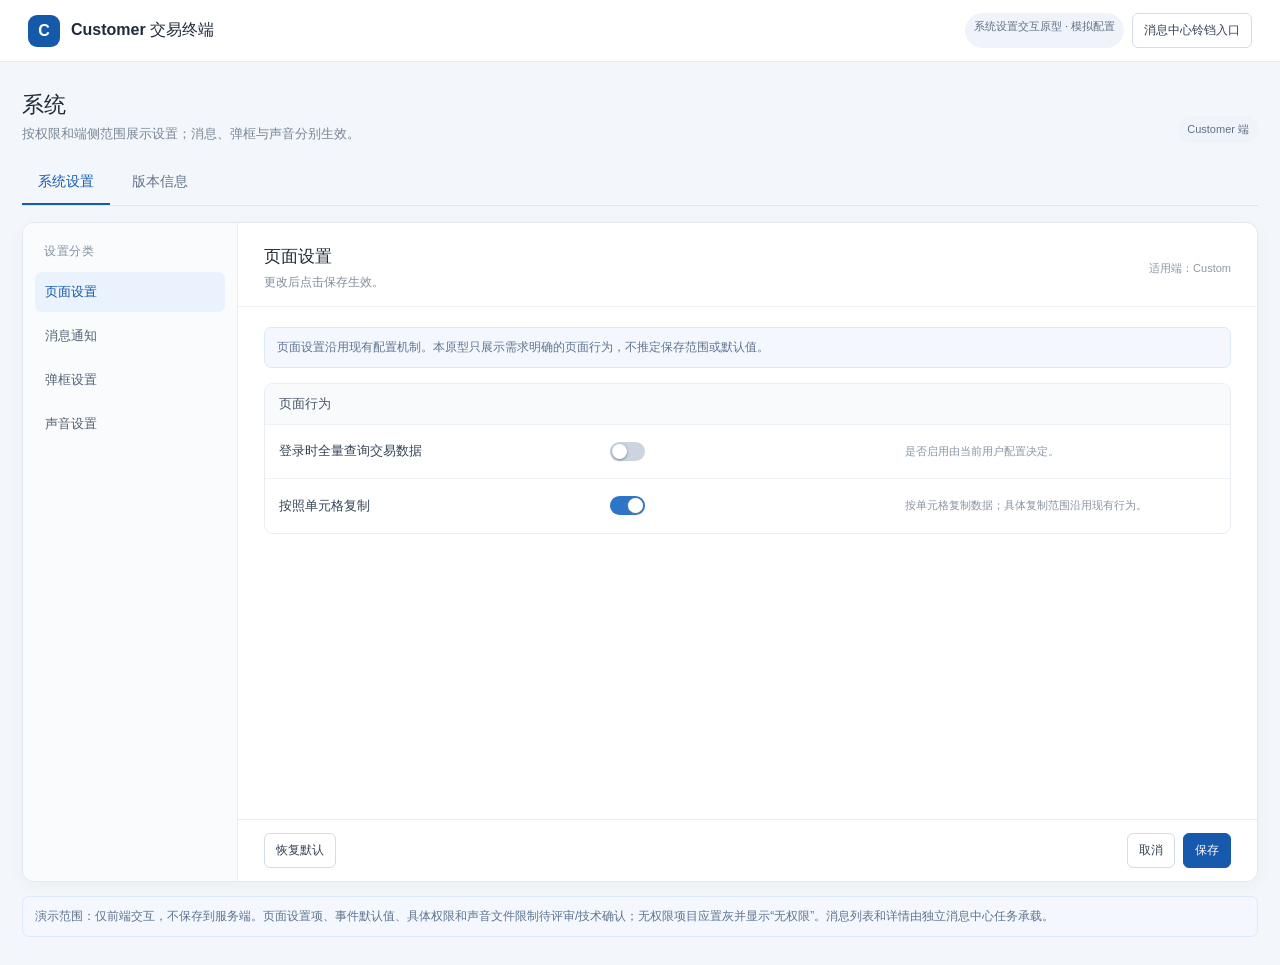
==== prototypes/system-settings-notifications.html @ f534be4f "prototype(system-settings): add settings and sound interaction" ====
<!doctype html>
<html lang="zh-CN">
<head>
  <meta charset="utf-8">
  <meta name="viewport" content="width=device-width, initial-scale=1">
  <title>Customer 系统设置与消息通知原型</title>
  <style>
    :root{font-family:Inter,"Microsoft YaHei",Arial,sans-serif;color:#202b3a;background:#f3f6fa;font-synthesis:none}*{box-sizing:border-box}body{margin:0}.topbar{height:62px;background:#fff;border-bottom:1px solid #e4eaf1;display:flex;align-items:center;justify-content:space-between;padding:0 28px}.brand{display:flex;gap:11px;align-items:center;font-weight:700}.logo{width:32px;height:32px;background:#1559aa;border-radius:9px;color:white;display:grid;place-items:center}.badge{font-size:11px;background:#f0f4fa;color:#617087;border-radius:99px;padding:6px 9px}.layout{max-width:1280px;margin:28px auto;padding:0 22px}.page-head{display:flex;align-items:end;justify-content:space-between;margin:0 0 18px}.page-head h1{font-size:22px;margin:0 0 5px}.page-head p{font-size:13px;color:#7b8797;margin:0}.primary-tabs{display:flex;gap:6px;border-bottom:1px solid #dfe6ef;margin-bottom:16px}.primary-tabs button{border:0;background:transparent;color:#65748a;padding:12px 16px;font-size:14px;cursor:pointer;border-bottom:2px solid transparent}.primary-tabs button.active{color:#175bad;font-weight:700;border-color:#175bad}.settings-shell{min-height:660px;background:#fff;border:1px solid #e3e9f0;border-radius:12px;display:grid;grid-template-columns:215px 1fr;overflow:hidden;box-shadow:0 5px 18px rgba(22,38,66,.035)}.sidenav{background:#fafbfd;border-right:1px solid #e7ecf2;padding:20px 12px}.sidenav h2{font-size:12px;color:#8692a3;letter-spacing:.05em;margin:0 9px 10px}.section-btn{width:100%;text-align:left;border:0;background:transparent;color:#526176;border-radius:7px;padding:11px 10px;margin:2px 0;font-size:13px;cursor:pointer}.section-btn.active{background:#eaf2fd;color:#1559aa;font-weight:700}.main{display:flex;flex-direction:column;min-width:0}.main-head{padding:22px 26px 15px;border-bottom:1px solid #eef1f5;display:flex;justify-content:space-between;align-items:center;gap:15px}.main-head h2{font-size:17px;margin:0}.main-head p{font-size:12px;color:#818d9c;margin:6px 0 0}.scroll{flex:1;padding:20px 26px 24px;max-height:590px;overflow:auto}.group{border:1px solid #e8edf3;border-radius:9px;margin:0 0 15px;overflow:hidden}.group-title{margin:0;background:#f9fafc;padding:11px 14px;font-size:13px;color:#455368;border-bottom:1px solid #edf0f4}.setting-row{display:grid;grid-template-columns:minmax(190px,1.1fr) minmax(210px,1fr) minmax(180px,1.1fr);gap:16px;align-items:center;min-height:54px;padding:10px 14px;border-bottom:1px solid #eff2f6}.setting-row:last-child{border-bottom:0}.setting-name{font-size:13px;color:#344256}.setting-help{font-size:11px;color:#8994a3;line-height:1.5}.control{display:flex;align-items:center;gap:9px}.toggle{appearance:none;width:35px;height:19px;border-radius:12px;background:#ccd4df;position:relative;cursor:pointer;flex:none;transition:.15s}.toggle:before{content:"";position:absolute;width:15px;height:15px;top:2px;left:2px;border-radius:50%;background:#fff;box-shadow:0 1px 3px #718096;transition:.15s}.toggle:checked{background:#2c75c9}.toggle:checked:before{left:18px}.toggle:disabled,select:disabled,button:disabled{opacity:.48;cursor:not-allowed}.select{height:34px;border:1px solid #d7dfe9;border-radius:6px;background:#fff;padding:0 9px;color:#344256;font-size:12px;min-width:170px}.small-btn,.btn{border:1px solid #d4dce7;background:#fff;border-radius:6px;color:#344256;padding:8px 11px;font-size:12px;cursor:pointer}.btn.primary{background:#1759ad;color:#fff;border-color:#1759ad}.btn.ghost{background:#fff}.btn:hover,.small-btn:hover{filter:brightness(.97)}.footbar{position:sticky;bottom:0;background:#fff;border-top:1px solid #e8edf3;padding:13px 26px;display:flex;align-items:center;gap:8px}.spacer{flex:1}.notice,.tip{font-size:12px;line-height:1.55;color:#5e7290;background:#f4f8fe;border:1px solid #dce9fb;border-radius:7px;padding:10px 12px;margin:0 0 15px}.tip{color:#7b6a3d;background:#fffaf0;border-color:#f0e5c7}.sound-actions{display:flex;gap:8px;align-items:center}.sound-library{display:flex;flex-wrap:wrap;gap:7px;margin-top:8px}.sound-chip{font-size:11px;border-radius:99px;background:#f0f4f9;padding:6px 9px;color:#53637a}.version-card{border:1px solid #e7edf3;border-radius:9px;padding:17px;margin-bottom:12px}.version-card h3{font-size:14px;margin:0 0 10px}.version-card p{font-size:13px;color:#67758a;line-height:1.7;margin:0}.right-actions{display:flex;gap:8px}.hidden{display:none!important}.toast{position:fixed;left:50%;bottom:26px;transform:translateX(-50%);padding:10px 16px;background:#172538;color:#fff;font-size:13px;border-radius:7px;opacity:0;transition:.18s;pointer-events:none}.toast.show{opacity:1}.upload-label{cursor:pointer}.pending{font-size:10px;color:#906a18;background:#fff4d9;padding:4px 7px;border-radius:99px;margin-left:6px}.disabled-label{color:#9aa4b1}.side-title{font-size:11px;color:#8b97a7;margin-left:8px}.@media(max-width:850px){.layout{padding:0 10px;margin:14px auto}.settings-shell{grid-template-columns:1fr}.sidenav{display:flex;overflow:auto;border-right:0;border-bottom:1px solid #e7ecf2;padding:8px}.sidenav h2{display:none}.section-btn{width:auto;white-space:nowrap}.setting-row{grid-template-columns:1fr;gap:8px}.scroll{padding:14px;max-height:none}.main-head,.footbar{padding-left:14px;padding-right:14px}.page-head{align-items:start;gap:10px;flex-direction:column}}
  </style>
</head>
<body data-side="Custom">
  <header class="topbar"><div class="brand"><span class="logo">C</span><span>Customer 交易终端</span></div><div class="right-actions"><span class="badge">系统设置交互原型 · 模拟配置</span><button class="btn" id="openMessages" type="button">消息中心铃铛入口</button></div></header>
  <main class="layout">
    <div class="page-head"><div><h1>系统</h1><p>按权限和端侧范围展示设置；消息、弹框与声音分别生效。</p></div><span class="badge">Customer 端</span></div>
    <nav class="primary-tabs"><button class="active" data-primary="settings">系统设置</button><button data-primary="version">版本信息</button></nav>
    <section class="settings-shell" id="settingsShell">
      <aside class="sidenav"><h2>设置分类</h2><div id="sectionNav"></div></aside>
      <div class="main"><header class="main-head"><div><h2 id="sectionTitle"></h2><p id="sectionSub"></p></div><span class="side-title" id="sideLabel"></span></header><div class="scroll" id="settingsBody"></div><footer class="footbar"><button class="btn ghost" id="restoreDefaults">恢复默认</button><span class="spacer"></span><button class="btn ghost" id="cancelSettings">取消</button><button class="btn primary" id="saveSettings">保存</button></footer></div>
    </section>
    <section class="settings-shell hidden" id="versionShell"><div class="main" style="grid-column:1/-1"><header class="main-head"><div><h2>版本信息</h2><p>版本号与免责声明沿用当前客户端展示内容。</p></div></header><div class="scroll"><div class="version-card"><h3>当前版本</h3><p>由现有客户端读取并展示。本原型不填入未经确认的版本号。</p></div><div class="version-card"><h3>免责声明</h3><p>免责声明正文沿用现有产品文本；本需求不改写免责声明内容。</p></div></div></div></section>
    <p class="notice" style="margin-top:14px">演示范围：仅前端交互，不保存到服务端。页面设置项、事件默认值、具体权限和声音文件限制待评审/技术确认；无权限项目应置灰并显示“无权限”。消息列表和详情由独立消息中心任务承载。</p>
  </main>
  <div class="toast" id="toast" role="status"></div>
  <script>
    const side=document.body.dataset.side;
    const sections=[{id:"page",name:"页面设置"},{id:"notification",name:"消息通知"},{id:"dialogs",name:"弹框设置"},{id:"sounds",name:"声音设置"}];
    const dialogEvents={Custom:["单笔成交","未完全委托","撤单失败"],Trader:["手工单成交价格校验","HT订单确认","手工单确认撤单","HT改单确认","单笔成交","未完全委托","待审批订单","子单拒单","撤单失败","触发风控线"]};
    const defaultSettings={page:{queryAllOnLogin:false,copyByCell:true},notification:{enabled:true,order:{submit:true,cancel:true,amend:true,parentReject:true,childReject:true,execution:true,activation:true,approval:true},market:{cn:true,hk:true,us:true},risk:{existing:true},system:{loginSuccess:false,newDevice:false}},dialogs:{enabled:true,items:{}},sounds:{enabled:true,items:{orderSuccess:{enabled:true,file:"默认提示音"},orderExecution:{enabled:true,file:"清脆提示音"},cancelSuccess:{enabled:false,file:"柔和提示音"}}}};
    dialogEvents[side].forEach((_,i)=>defaultSettings.dialogs.items[`event${i}`]=i<2);
    const clone=value=>JSON.parse(JSON.stringify(value));let saved=clone(defaultSettings);let draft=clone(saved);let section="page";let primary="settings";let uploaded=[];let toastTimer;
    const builtins=["默认提示音","清脆提示音","柔和提示音","强提醒音"];
    const soundEvents=[["orderSuccess","下单成功声音"],["orderExecution","订单成交声音"],["cancelSuccess","撤单成功声音"]];
    const get=(path)=>path.split(".").reduce((obj,key)=>obj?.[key],draft);
    const set=(path,value)=>{const parts=path.split(".");const key=parts.pop();const target=parts.reduce((obj,name)=>obj[name],draft);target[key]=value;};
    const escapeHtml=value=>String(value).replace(/[&<>"']/g,ch=>({"&":"&amp;","<":"&lt;",">":"&gt;",'"':"&quot;","'":"&#39;"}[ch]));
    const options=()=>[...builtins,...uploaded.map(file=>file.name)];
    function toast(message){const el=document.querySelector("#toast");el.textContent=message;el.classList.add("show");clearTimeout(toastTimer);toastTimer=setTimeout(()=>el.classList.remove("show"),2400);}
    function toggleRow(label,path,help="",disabled=false,badge=""){return `<div class="setting-row"><div class="setting-name ${disabled?"disabled-label":""}">${label}${badge}</div><div class="control"><input class="toggle" type="checkbox" data-setting="${path}" ${get(path)?"checked":""} ${disabled?"disabled":""}><span class="small-label">${disabled?"待确认":""}</span></div><div class="setting-help">${help}</div></div>`;}
    function group(title,body){return `<section class="group"><h3 class="group-title">${title}</h3>${body}</section>`;}
    function channelIntro(text){return `<div class="notice">${text}</div>`;}
    function renderPage(){return `${channelIntro("页面设置沿用现有配置机制。本原型只展示需求明确的页面行为，不推定保存范围或默认值。")}${group("页面行为",toggleRow("登录时全量查询交易数据","page.queryAllOnLogin","是否启用由当前用户配置决定。")+toggleRow("按照单元格复制","page.copyByCell","按单元格复制数据；具体复制范围沿用现有行为。"))}`;}
    function renderNotifications(){const disabled=!draft.notification.enabled;const order=toggleRow("下单通知","notification.order.submit","沿用现有订单消息矩阵。",disabled)+toggleRow("撤单通知","notification.order.cancel","沿用现有订单消息矩阵。",disabled)+toggleRow("改单通知","notification.order.amend","沿用现有订单消息矩阵。",disabled)+toggleRow("母单拒单","notification.order.parentReject","消息需标识母单层级及可用关联信息。",disabled)+toggleRow("子单拒单","notification.order.childReject","消息需标识子单层级及可用母子单关联信息。",disabled)+toggleRow("成交通知","notification.order.execution","沿用现有订单消息矩阵。",disabled)+toggleRow("激活通知","notification.order.activation","沿用现有订单消息矩阵。",disabled)+toggleRow("审批通知","notification.order.approval","沿用现有订单消息矩阵。",disabled);const market=toggleRow("沪深休市","notification.market.cn","市场事件归入市场通知。",disabled)+toggleRow("港股休市","notification.market.hk","市场事件归入市场通知。",disabled)+toggleRow("美股休市","notification.market.us","市场事件归入市场通知。",disabled);const risk=toggleRow("现有风控事件","notification.risk.existing","按既有风控事件矩阵，不在本需求中新增事件。",disabled);const system=toggleRow("登录成功","notification.system.loginSuccess","系统通知范围待评审确认。",true,'<span class="pending">范围待评审</span>')+toggleRow("新设备登录","notification.system.newDevice","系统通知范围待评审确认。",true,'<span class="pending">范围待评审</span>');return `${channelIntro("消息通知总开关只控制消息是否生成并进入标题栏铃铛，不改变弹框或声音渠道。关闭后事件原值保留。")}${group("消息通知总开关",toggleRow("消息通知","notification.enabled","控制消息记录生成及消息中心入口。"))}${group("订单通知",order)}${group("市场通知",market)}${group("风控通知",risk)}${group("系统通知",system)}`;}
    function renderDialogs(){const disabled=!draft.dialogs.enabled;const rows=dialogEvents[side].map((name,i)=>toggleRow(name,`dialogs.items.event${i}`,"弹框渠道独立生效，不受消息/声音开关影响。",disabled)).join("");return `${channelIntro(`${side}端按适用范围显示弹框事件。关闭弹框总开关仅置灰子项并保留原值。`)}${group("弹框渠道",toggleRow("弹框总开关","dialogs.enabled","只控制弹框提醒。"))}${group(`${side}端弹框事件`,rows)}`;}
    function soundRow(key,label){const item=draft.sounds.items[key],disabled=!draft.sounds.enabled||!item.enabled;const opts=options().map(name=>`<option value="${escapeHtml(name)}" ${name===item.file?"selected":""}>${escapeHtml(name)}</option>`).join("");return `<div class="setting-row"><div class="setting-name">${label}</div><div class="control"><input class="toggle" type="checkbox" data-setting="sounds.items.${key}.enabled" ${item.enabled?"checked":""} ${!draft.sounds.enabled?"disabled":""}><select class="select" data-sound-file="${key}" ${disabled?"disabled":""}>${opts}</select><button class="small-btn" type="button" data-event-preview="${key}" ${disabled?"disabled":""}>试听</button></div><div class="setting-help">事件开关、声音文件和试听单独设置。</div></div>`;}
    function renderSounds(){
      const disabled=!draft.sounds.enabled;
      const list=uploaded.length?`<div class="sound-library">${uploaded.map(file=>`<span class="sound-chip">${escapeHtml(file.name)}</span>`).join("")}</div>`:`<div class="sound-library"><span class="sound-chip">当前无自定义声音</span></div>`;
      const rows=soundEvents.map(([key,label])=>soundRow(key,label)).join("");
      const uploadRow=`<div class="setting-row"><div class="setting-name">统一上传声音文件</div><div class="control sound-actions"><label class="small-btn upload-label" for="soundUpload">选择本地声音</label><input id="soundUpload" type="file" accept="audio/*" hidden ${disabled?"disabled":""}><span class="setting-help">校验规则待确认；原型仅在本页暂存。</span></div><div></div></div>`;
      const libraryRow=`<div class="setting-row" style="grid-template-columns:1fr"><div><div class="setting-name">可选声音</div>${list}</div></div>`;
      const previewRow=`<div class="setting-row"><div class="setting-name">试听声音</div><div class="control"><select class="select" id="previewSound">${options().map(name=>`<option>${escapeHtml(name)}</option>`).join("")}</select><button class="btn primary" id="playPreview" type="button">▶ 试听</button></div><div class="setting-help">试听不触发业务提醒，不改变事件当前绑定；是否受声音总开关控制待确认。</div></div>`;
      return `${channelIntro("声音渠道独立生效。文件格式、大小/时长限制、保存位置、适用范围及跨设备规则待技术确认；本原型不上传到服务器。")}${group("声音渠道",toggleRow("声音总开关","sounds.enabled","关闭后事件子项置灰且保留原值。"))}${group("声音事件配置",rows+uploadRow+libraryRow)}${group("独立声音试听",previewRow)}`;
    }
    function renderBody(){
      document.querySelector("#sectionTitle").textContent=sections.find(x=>x.id===section).name;
      document.querySelector("#sectionSub").textContent=section==="notification"?"只控制进入消息中心的记录。":section==="sounds"?"事件绑定与独立试听分别操作。":"更改后点击保存生效。";
      const nav=document.querySelector("#sectionNav");
      nav.innerHTML=sections.map(x=>`<button type="button" class="section-btn ${section===x.id?"active":""}" data-section="${x.id}">${x.name}</button>`).join("");
      nav.querySelectorAll("[data-section]").forEach(btn=>btn.addEventListener("click",()=>{section=btn.dataset.section;renderBody();}));
      const body=document.querySelector("#settingsBody");
      body.innerHTML=section==="page"?renderPage():section==="notification"?renderNotifications():section==="dialogs"?renderDialogs():renderSounds();
      body.querySelectorAll("[data-setting]").forEach(input=>input.addEventListener("change",()=>{set(input.dataset.setting,input.checked);renderBody();}));
      body.querySelectorAll("[data-sound-file]").forEach(select=>select.addEventListener("change",()=>{draft.sounds.items[select.dataset.soundFile].file=select.value;renderBody();}));
      body.querySelectorAll("[data-event-preview]").forEach(btn=>btn.addEventListener("click",()=>playSound(draft.sounds.items[btn.dataset.eventPreview].file)));
      body.querySelector("#soundUpload")?.addEventListener("change",event=>{const files=[...event.target.files];if(!files.length)return;const invalid=files.find(file=>!file.type.startsWith("audio/"));if(invalid){toast("文件不是浏览器可识别的音频类型；正式格式规则待确认。");event.target.value="";return;}for(const file of files){if(!uploaded.some(item=>item.name===file.name))uploaded.push({name:file.name,url:URL.createObjectURL(file)});}renderBody();toast("声音文件已加入本页演示列表；尚未上传到服务器。");});
      body.querySelector("#playPreview")?.addEventListener("click",()=>playSound(body.querySelector("#previewSound").value));
    }
    function playSound(name){const file=uploaded.find(item=>item.name===name);if(file){const audio=new Audio(file.url);audio.play().then(()=>toast(`正在试听：${name}`)).catch(()=>toast("声音文件无法播放，请检查文件后重试。"));return;}try{const Ctx=window.AudioContext||window.webkitAudioContext;if(!Ctx){toast(`试听占位：${name}（当前浏览器不支持音频预览）`);return;}const ctx=new Ctx(),osc=ctx.createOscillator(),gain=ctx.createGain();osc.frequency.value=name==="强提醒音"?880:name==="柔和提示音"?440:name==="清脆提示音"?660:550;gain.gain.value=.08;osc.connect(gain);gain.connect(ctx.destination);osc.start();osc.stop(ctx.currentTime+.22);osc.onended=()=>ctx.close();toast(`正在试听内置音占位：${name}`);}catch{toast("声音预览不可用，请检查浏览器音频权限。");}}
    function render(){document.querySelector("#sideLabel").textContent=`适用端：${side}`;document.querySelector("#settingsShell").classList.toggle("hidden",primary!=="settings");document.querySelector("#versionShell").classList.toggle("hidden",primary!=="version");document.querySelector("#settingsShell .sidenav").classList.toggle("hidden",primary!=="settings");document.querySelectorAll("[data-primary]").forEach(btn=>btn.classList.toggle("active",btn.dataset.primary===primary));if(primary==="settings")renderBody();}
    document.querySelectorAll("[data-primary]").forEach(btn=>btn.addEventListener("click",()=>{primary=btn.dataset.primary;render();}));
    document.querySelector("#restoreDefaults").addEventListener("click",()=>{draft=clone(defaultSettings);renderBody();toast("已恢复为演示默认值；点击保存后才应用。");});
    document.querySelector("#cancelSettings").addEventListener("click",()=>{draft=clone(saved);renderBody();toast("已放弃未保存修改。");});
    document.querySelector("#saveSettings").addEventListener("click",()=>{saved=clone(draft);renderBody();toast("设置已保存（仅当前原型内存状态）。");});
    document.querySelector("#openMessages").addEventListener("click",()=>toast("消息中心由独立任务原型承载；当前基准未集成此入口。"));
    render();
  </script>
</body>
</html>
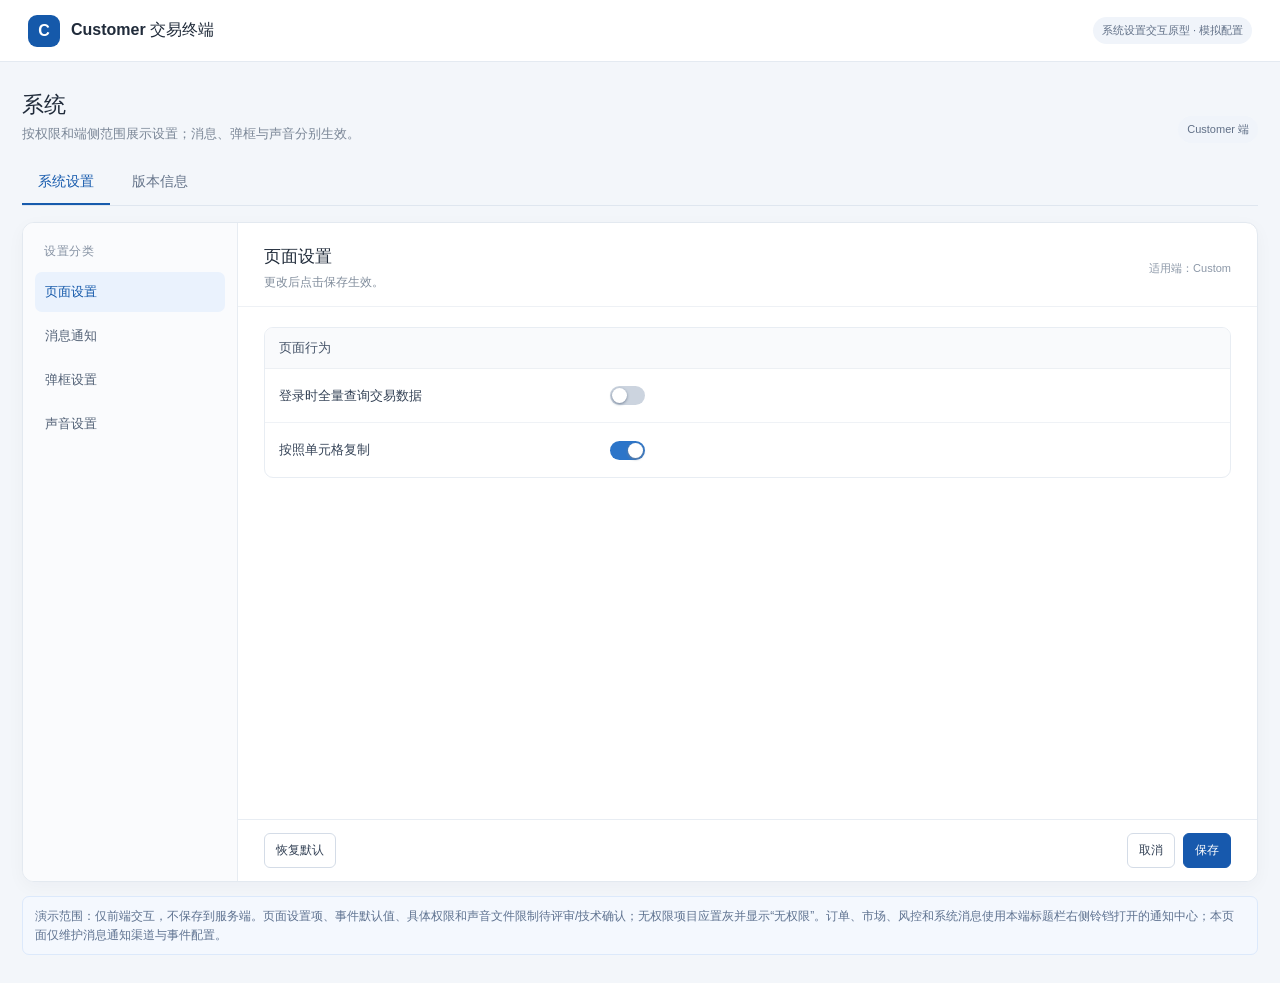
==== commit 78aeb805: "Integrate custom workbench prototype and futures ticket settings" ====
--- a/prototypes/system-settings-notifications.html
+++ b/prototypes/system-settings-notifications.html
@@ -6,10 +6,12 @@
   <title>Customer 系统设置与消息通知原型</title>
   <style>
     :root{font-family:Inter,"Microsoft YaHei",Arial,sans-serif;color:#202b3a;background:#f3f6fa;font-synthesis:none}*{box-sizing:border-box}body{margin:0}.topbar{height:62px;background:#fff;border-bottom:1px solid #e4eaf1;display:flex;align-items:center;justify-content:space-between;padding:0 28px}.brand{display:flex;gap:11px;align-items:center;font-weight:700}.logo{width:32px;height:32px;background:#1559aa;border-radius:9px;color:white;display:grid;place-items:center}.badge{font-size:11px;background:#f0f4fa;color:#617087;border-radius:99px;padding:6px 9px}.layout{max-width:1280px;margin:28px auto;padding:0 22px}.page-head{display:flex;align-items:end;justify-content:space-between;margin:0 0 18px}.page-head h1{font-size:22px;margin:0 0 5px}.page-head p{font-size:13px;color:#7b8797;margin:0}.primary-tabs{display:flex;gap:6px;border-bottom:1px solid #dfe6ef;margin-bottom:16px}.primary-tabs button{border:0;background:transparent;color:#65748a;padding:12px 16px;font-size:14px;cursor:pointer;border-bottom:2px solid transparent}.primary-tabs button.active{color:#175bad;font-weight:700;border-color:#175bad}.settings-shell{min-height:660px;background:#fff;border:1px solid #e3e9f0;border-radius:12px;display:grid;grid-template-columns:215px 1fr;overflow:hidden;box-shadow:0 5px 18px rgba(22,38,66,.035)}.sidenav{background:#fafbfd;border-right:1px solid #e7ecf2;padding:20px 12px}.sidenav h2{font-size:12px;color:#8692a3;letter-spacing:.05em;margin:0 9px 10px}.section-btn{width:100%;text-align:left;border:0;background:transparent;color:#526176;border-radius:7px;padding:11px 10px;margin:2px 0;font-size:13px;cursor:pointer}.section-btn.active{background:#eaf2fd;color:#1559aa;font-weight:700}.main{display:flex;flex-direction:column;min-width:0}.main-head{padding:22px 26px 15px;border-bottom:1px solid #eef1f5;display:flex;justify-content:space-between;align-items:center;gap:15px}.main-head h2{font-size:17px;margin:0}.main-head p{font-size:12px;color:#818d9c;margin:6px 0 0}.scroll{flex:1;padding:20px 26px 24px;max-height:590px;overflow:auto}.group{border:1px solid #e8edf3;border-radius:9px;margin:0 0 15px;overflow:hidden}.group-title{margin:0;background:#f9fafc;padding:11px 14px;font-size:13px;color:#455368;border-bottom:1px solid #edf0f4}.setting-row{display:grid;grid-template-columns:minmax(190px,1.1fr) minmax(210px,1fr) minmax(180px,1.1fr);gap:16px;align-items:center;min-height:54px;padding:10px 14px;border-bottom:1px solid #eff2f6}.setting-row:last-child{border-bottom:0}.setting-name{font-size:13px;color:#344256}.setting-help{font-size:11px;color:#8994a3;line-height:1.5}.control{display:flex;align-items:center;gap:9px}.toggle{appearance:none;width:35px;height:19px;border-radius:12px;background:#ccd4df;position:relative;cursor:pointer;flex:none;transition:.15s}.toggle:before{content:"";position:absolute;width:15px;height:15px;top:2px;left:2px;border-radius:50%;background:#fff;box-shadow:0 1px 3px #718096;transition:.15s}.toggle:checked{background:#2c75c9}.toggle:checked:before{left:18px}.toggle:disabled,select:disabled,button:disabled{opacity:.48;cursor:not-allowed}.select{height:34px;border:1px solid #d7dfe9;border-radius:6px;background:#fff;padding:0 9px;color:#344256;font-size:12px;min-width:170px}.small-btn,.btn{border:1px solid #d4dce7;background:#fff;border-radius:6px;color:#344256;padding:8px 11px;font-size:12px;cursor:pointer}.btn.primary{background:#1759ad;color:#fff;border-color:#1759ad}.btn.ghost{background:#fff}.btn:hover,.small-btn:hover{filter:brightness(.97)}.footbar{position:sticky;bottom:0;background:#fff;border-top:1px solid #e8edf3;padding:13px 26px;display:flex;align-items:center;gap:8px}.spacer{flex:1}.notice,.tip{font-size:12px;line-height:1.55;color:#5e7290;background:#f4f8fe;border:1px solid #dce9fb;border-radius:7px;padding:10px 12px;margin:0 0 15px}.tip{color:#7b6a3d;background:#fffaf0;border-color:#f0e5c7}.sound-actions{display:flex;gap:8px;align-items:center}.sound-library{display:flex;flex-wrap:wrap;gap:7px;margin-top:8px}.sound-chip{font-size:11px;border-radius:99px;background:#f0f4f9;padding:6px 9px;color:#53637a}.version-card{border:1px solid #e7edf3;border-radius:9px;padding:17px;margin-bottom:12px}.version-card h3{font-size:14px;margin:0 0 10px}.version-card p{font-size:13px;color:#67758a;line-height:1.7;margin:0}.right-actions{display:flex;gap:8px}.hidden{display:none!important}.toast{position:fixed;left:50%;bottom:26px;transform:translateX(-50%);padding:10px 16px;background:#172538;color:#fff;font-size:13px;border-radius:7px;opacity:0;transition:.18s;pointer-events:none}.toast.show{opacity:1}.upload-label{cursor:pointer}.pending{font-size:10px;color:#906a18;background:#fff4d9;padding:4px 7px;border-radius:99px;margin-left:6px}.disabled-label{color:#9aa4b1}.side-title{font-size:11px;color:#8b97a7;margin-left:8px}.@media(max-width:850px){.layout{padding:0 10px;margin:14px auto}.settings-shell{grid-template-columns:1fr}.sidenav{display:flex;overflow:auto;border-right:0;border-bottom:1px solid #e7ecf2;padding:8px}.sidenav h2{display:none}.section-btn{width:auto;white-space:nowrap}.setting-row{grid-template-columns:1fr;gap:8px}.scroll{padding:14px;max-height:none}.main-head,.footbar{padding-left:14px;padding-right:14px}.page-head{align-items:start;gap:10px;flex-direction:column}}
+  .embedded .topbar,.embedded .page-head,.embedded .layout > .notice{display:none}.embedded .layout{margin:0;padding:8px;max-width:none}.embedded .settings-shell{height:calc(100vh - 68px);min-height:0;grid-template-rows:minmax(0,1fr)}.embedded .main,.embedded .scroll{min-height:0}.embedded .scroll{max-height:none}.embedded .footbar{flex-shrink:0}@media(max-width:850px){.embedded .settings-shell{grid-template-rows:auto minmax(0,1fr)}}
+  .sound-entry{display:inline-flex;align-items:center;gap:8px;max-width:100%;padding:4px 8px;border:1px solid #e0e6ed;border-radius:6px;background:#f8fafc}.sound-entry .sound-chip{overflow-wrap:anywhere}.sound-entry button{flex:none;border:0;background:none;padding:4px;color:#1759ad;cursor:pointer;font-size:12px}.sound-entry button[data-sound-delete],.sound-editor .danger{color:#a12d36}.sound-editor{width:min(420px,calc(100% - 32px));box-sizing:border-box;border:1px solid #d5dee8;border-radius:8px;padding:20px;color:#202b3a;box-shadow:0 12px 34px #17253833}.sound-editor::backdrop{background:#17253838}.sound-editor h2{font-size:16px;margin:0 0 12px}.sound-editor p{font-size:13px;line-height:1.6;overflow-wrap:anywhere}.sound-editor input{box-sizing:border-box;width:100%;padding:8px;border:1px solid #bfcbd8;border-radius:4px}.sound-editor-error{color:#a12d36}.sound-editor-actions{display:flex;justify-content:flex-end;gap:8px;margin-top:16px}
   </style>
 </head>
 <body data-side="Custom">
-  <header class="topbar"><div class="brand"><span class="logo">C</span><span>Customer 交易终端</span></div><div class="right-actions"><span class="badge">系统设置交互原型 · 模拟配置</span><button class="btn" id="openMessages" type="button">消息中心铃铛入口</button></div></header>
+  <header class="topbar"><div class="brand"><span class="logo">C</span><span>Customer 交易终端</span></div><div class="right-actions"><span class="badge">系统设置交互原型 · 模拟配置</span></div></header>
   <main class="layout">
     <div class="page-head"><div><h1>系统</h1><p>按权限和端侧范围展示设置；消息、弹框与声音分别生效。</p></div><span class="badge">Customer 端</span></div>
     <nav class="primary-tabs"><button class="active" data-primary="settings">系统设置</button><button data-primary="version">版本信息</button></nav>
@@ -18,37 +20,106 @@
       <div class="main"><header class="main-head"><div><h2 id="sectionTitle"></h2><p id="sectionSub"></p></div><span class="side-title" id="sideLabel"></span></header><div class="scroll" id="settingsBody"></div><footer class="footbar"><button class="btn ghost" id="restoreDefaults">恢复默认</button><span class="spacer"></span><button class="btn ghost" id="cancelSettings">取消</button><button class="btn primary" id="saveSettings">保存</button></footer></div>
     </section>
     <section class="settings-shell hidden" id="versionShell"><div class="main" style="grid-column:1/-1"><header class="main-head"><div><h2>版本信息</h2><p>版本号与免责声明沿用当前客户端展示内容。</p></div></header><div class="scroll"><div class="version-card"><h3>当前版本</h3><p>由现有客户端读取并展示。本原型不填入未经确认的版本号。</p></div><div class="version-card"><h3>免责声明</h3><p>免责声明正文沿用现有产品文本；本需求不改写免责声明内容。</p></div></div></div></section>
-    <p class="notice" style="margin-top:14px">演示范围：仅前端交互，不保存到服务端。页面设置项、事件默认值、具体权限和声音文件限制待评审/技术确认；无权限项目应置灰并显示“无权限”。消息列表和详情由独立消息中心任务承载。</p>
+    <p class="notice" style="margin-top:14px">演示范围：仅前端交互，不保存到服务端。页面设置项、事件默认值、具体权限和声音文件限制待评审/技术确认；无权限项目应置灰并显示“无权限”。订单、市场、风控和系统消息使用本端标题栏右侧铃铛打开的通知中心；本页面仅维护消息通知渠道与事件配置。</p>
   </main>
+  <dialog class="sound-editor" id="soundEditor" aria-labelledby="soundEditorTitle">
+    <form id="soundEditorForm">
+      <h2 id="soundEditorTitle"></h2>
+      <p id="soundEditorDescription" hidden></p>
+      <input id="soundName" type="text" aria-label="声音名称" autocomplete="off">
+      <p class="sound-editor-error" id="soundEditorError" role="alert" hidden></p>
+      <div class="sound-editor-actions">
+        <button class="btn" id="cancelSoundEdit" type="button">取消</button>
+        <button class="btn primary" id="confirmSoundEdit" type="submit"></button>
+      </div>
+    </form>
+  </dialog>
   <div class="toast" id="toast" role="status"></div>
+  <script src="../notification-channels.js"></script>
   <script>
     const side=document.body.dataset.side;
     const sections=[{id:"page",name:"页面设置"},{id:"notification",name:"消息通知"},{id:"dialogs",name:"弹框设置"},{id:"sounds",name:"声音设置"}];
     const dialogEvents={Custom:["单笔成交","未完全委托","撤单失败"],Trader:["手工单成交价格校验","HT订单确认","手工单确认撤单","HT改单确认","单笔成交","未完全委托","待审批订单","子单拒单","撤单失败","触发风控线"]};
     const defaultSettings={page:{queryAllOnLogin:false,copyByCell:true},notification:{enabled:true,order:{submit:true,cancel:true,amend:true,parentReject:true,childReject:true,execution:true,activation:true,approval:true},market:{cn:true,hk:true,us:true},risk:{existing:true},system:{loginSuccess:false,newDevice:false}},dialogs:{enabled:true,items:{}},sounds:{enabled:true,items:{orderSuccess:{enabled:true,file:"默认提示音"},orderExecution:{enabled:true,file:"清脆提示音"},cancelSuccess:{enabled:false,file:"柔和提示音"}}}};
-    dialogEvents[side].forEach((_,i)=>defaultSettings.dialogs.items[`event${i}`]=i<2);
-    const clone=value=>JSON.parse(JSON.stringify(value));let saved=clone(defaultSettings);let draft=clone(saved);let section="page";let primary="settings";let uploaded=[];let toastTimer;
+    dialogEvents[side].forEach((_,i)=>defaultSettings.dialogs.items[`event${i}`]=i<2 || dialogEvents[side][i]==="触发风控线");
+    const clone=value=>JSON.parse(JSON.stringify(value));let saved=NoticeChannels.load(side)?.settings || clone(defaultSettings);let draft=clone(saved);let section="page";let primary="settings";let uploaded=NoticeChannels.load(side)?.files || [];let toastTimer;
+    const embedded = new URLSearchParams(location.search).has("embedded");
+    if (embedded) document.body.classList.add("embedded");
     const builtins=["默认提示音","清脆提示音","柔和提示音","强提醒音"];
     const soundEvents=[["orderSuccess","下单成功声音"],["orderExecution","订单成交声音"],["cancelSuccess","撤单成功声音"]];
     const get=(path)=>path.split(".").reduce((obj,key)=>obj?.[key],draft);
     const set=(path,value)=>{const parts=path.split(".");const key=parts.pop();const target=parts.reduce((obj,name)=>obj[name],draft);target[key]=value;};
     const escapeHtml=value=>String(value).replace(/[&<>"']/g,ch=>({"&":"&amp;","<":"&lt;",">":"&gt;",'"':"&quot;","'":"&#39;"}[ch]));
     const options=()=>[...builtins,...uploaded.map(file=>file.name)];
+    let previewName=builtins[0];
+    const nameExists=(name,except)=>builtins.some(value=>value.toLowerCase()===name.toLowerCase())
+      || uploaded.some(file=>file!==except && file.name.toLowerCase()===name.toLowerCase());
+    const soundEditor=document.querySelector("#soundEditor");
+    const soundName=document.querySelector("#soundName");
+    const soundError=document.querySelector("#soundEditorError");
+    let soundEdit;
+
+    function openSoundEditor(index,remove) {
+      const file=uploaded[index];
+      if (!file) return;
+      const affected=soundEvents.filter(([key])=>draft.sounds.items[key].file===file.name);
+      soundEdit={file,remove,affected};
+      document.querySelector("#soundEditorTitle").textContent=remove?"删除声音":"重命名声音";
+      const description=document.querySelector("#soundEditorDescription");
+      description.hidden=!remove;
+      description.textContent=remove ? `确定删除「${file.name}」？${affected.length ? affected.map(([,label])=>label).join("、")+"将切回各自的默认音。" : ""}` : "";
+      soundName.hidden=remove;
+      soundName.value=remove?"":file.name;
+      soundError.hidden=true;
+      const confirm=document.querySelector("#confirmSoundEdit");
+      confirm.textContent=remove?"删除":"确定";
+      confirm.classList.toggle("danger",remove);
+      confirm.classList.toggle("primary",!remove);
+      soundEditor.showModal();
+      if (remove) document.querySelector("#cancelSoundEdit").focus();
+      else { soundName.focus(); soundName.select(); }
+    }
+
+    document.querySelector("#cancelSoundEdit").addEventListener("click",()=>soundEditor.close());
+    document.querySelector("#soundEditorForm").addEventListener("submit",event=>{
+      event.preventDefault();
+      const {file,remove,affected}=soundEdit;
+      if (!remove) {
+        const name=soundName.value.trim();
+        if (!name || nameExists(name,file)) {
+          soundError.textContent=name?"已存在同名声音":"请输入声音名称";
+          soundError.hidden=false;
+          soundName.focus();
+          return;
+        }
+        if (previewName===file.name) previewName=name;
+        file.name=name;
+        affected.forEach(([key])=>{draft.sounds.items[key].file=name;});
+      } else {
+        if (previewName===file.name) previewName=builtins[0];
+        uploaded=uploaded.filter(item=>item!==file);
+        affected.forEach(([key])=>{draft.sounds.items[key].file=defaultSettings.sounds.items[key].file;});
+      }
+      soundEditor.close();
+      renderBody();
+      toast(remove?"声音已删除，请保存设置":"声音已重命名，请保存设置");
+    });
     function toast(message){const el=document.querySelector("#toast");el.textContent=message;el.classList.add("show");clearTimeout(toastTimer);toastTimer=setTimeout(()=>el.classList.remove("show"),2400);}
-    function toggleRow(label,path,help="",disabled=false,badge=""){return `<div class="setting-row"><div class="setting-name ${disabled?"disabled-label":""}">${label}${badge}</div><div class="control"><input class="toggle" type="checkbox" data-setting="${path}" ${get(path)?"checked":""} ${disabled?"disabled":""}><span class="small-label">${disabled?"待确认":""}</span></div><div class="setting-help">${help}</div></div>`;}
+    function toggleRow(label,path,help="",disabled=false,badge=""){return `<div class="setting-row"><div class="setting-name ${disabled?"disabled-label":""}">${label}${badge}</div><div class="control"><input class="toggle" type="checkbox" data-setting="${path}" ${get(path)?"checked":""} ${disabled?"disabled":""}><span class="small-label"></span></div><div class="setting-help"></div></div>`;}
     function group(title,body){return `<section class="group"><h3 class="group-title">${title}</h3>${body}</section>`;}
-    function channelIntro(text){return `<div class="notice">${text}</div>`;}
+    function channelIntro(){return "";}
     function renderPage(){return `${channelIntro("页面设置沿用现有配置机制。本原型只展示需求明确的页面行为，不推定保存范围或默认值。")}${group("页面行为",toggleRow("登录时全量查询交易数据","page.queryAllOnLogin","是否启用由当前用户配置决定。")+toggleRow("按照单元格复制","page.copyByCell","按单元格复制数据；具体复制范围沿用现有行为。"))}`;}
     function renderNotifications(){const disabled=!draft.notification.enabled;const order=toggleRow("下单通知","notification.order.submit","沿用现有订单消息矩阵。",disabled)+toggleRow("撤单通知","notification.order.cancel","沿用现有订单消息矩阵。",disabled)+toggleRow("改单通知","notification.order.amend","沿用现有订单消息矩阵。",disabled)+toggleRow("母单拒单","notification.order.parentReject","消息需标识母单层级及可用关联信息。",disabled)+toggleRow("子单拒单","notification.order.childReject","消息需标识子单层级及可用母子单关联信息。",disabled)+toggleRow("成交通知","notification.order.execution","沿用现有订单消息矩阵。",disabled)+toggleRow("激活通知","notification.order.activation","沿用现有订单消息矩阵。",disabled)+toggleRow("审批通知","notification.order.approval","沿用现有订单消息矩阵。",disabled);const market=toggleRow("沪深休市","notification.market.cn","市场事件归入市场通知。",disabled)+toggleRow("港股休市","notification.market.hk","市场事件归入市场通知。",disabled)+toggleRow("美股休市","notification.market.us","市场事件归入市场通知。",disabled);const risk=toggleRow("现有风控事件","notification.risk.existing","按既有风控事件矩阵，不在本需求中新增事件。",disabled);const system=toggleRow("登录成功","notification.system.loginSuccess","系统通知范围待评审确认。",true,'<span class="pending">范围待评审</span>')+toggleRow("新设备登录","notification.system.newDevice","系统通知范围待评审确认。",true,'<span class="pending">范围待评审</span>');return `${channelIntro("消息通知总开关只控制消息是否生成并进入标题栏铃铛，不改变弹框或声音渠道。关闭后事件原值保留。")}${group("消息通知总开关",toggleRow("消息通知","notification.enabled","控制消息记录生成及消息中心入口。"))}${group("订单通知",order)}${group("市场通知",market)}${group("风控通知",risk)}${group("系统通知",system)}`;}
     function renderDialogs(){const disabled=!draft.dialogs.enabled;const rows=dialogEvents[side].map((name,i)=>toggleRow(name,`dialogs.items.event${i}`,"弹框渠道独立生效，不受消息/声音开关影响。",disabled)).join("");return `${channelIntro(`${side}端按适用范围显示弹框事件。关闭弹框总开关仅置灰子项并保留原值。`)}${group("弹框渠道",toggleRow("弹框总开关","dialogs.enabled","只控制弹框提醒。"))}${group(`${side}端弹框事件`,rows)}`;}
     function soundRow(key,label){const item=draft.sounds.items[key],disabled=!draft.sounds.enabled||!item.enabled;const opts=options().map(name=>`<option value="${escapeHtml(name)}" ${name===item.file?"selected":""}>${escapeHtml(name)}</option>`).join("");return `<div class="setting-row"><div class="setting-name">${label}</div><div class="control"><input class="toggle" type="checkbox" data-setting="sounds.items.${key}.enabled" ${item.enabled?"checked":""} ${!draft.sounds.enabled?"disabled":""}><select class="select" data-sound-file="${key}" ${disabled?"disabled":""}>${opts}</select><button class="small-btn" type="button" data-event-preview="${key}" ${disabled?"disabled":""}>试听</button></div><div class="setting-help">事件开关、声音文件和试听单独设置。</div></div>`;}
     function renderSounds(){
+      if (!options().includes(previewName)) previewName=builtins[0];
       const disabled=!draft.sounds.enabled;
-      const list=uploaded.length?`<div class="sound-library">${uploaded.map(file=>`<span class="sound-chip">${escapeHtml(file.name)}</span>`).join("")}</div>`:`<div class="sound-library"><span class="sound-chip">当前无自定义声音</span></div>`;
+      const list=uploaded.length?`<div class="sound-library">${uploaded.map((file,index)=>`<div class="sound-entry"><span class="sound-chip">${escapeHtml(file.name)}</span><button type="button" data-sound-rename="${index}" aria-label="重命名 ${escapeHtml(file.name)}">重命名</button><button type="button" data-sound-delete="${index}" aria-label="删除 ${escapeHtml(file.name)}">删除</button></div>`).join("")}</div>`:`<div class="sound-library"><span class="sound-chip">当前无自定义声音</span></div>`;
       const rows=soundEvents.map(([key,label])=>soundRow(key,label)).join("");
-      const uploadRow=`<div class="setting-row"><div class="setting-name">统一上传声音文件</div><div class="control sound-actions"><label class="small-btn upload-label" for="soundUpload">选择本地声音</label><input id="soundUpload" type="file" accept="audio/*" hidden ${disabled?"disabled":""}><span class="setting-help">校验规则待确认；原型仅在本页暂存。</span></div><div></div></div>`;
+      const uploadRow=`<div class="setting-row"><div class="setting-name">统一上传声音文件</div><div class="control sound-actions"><label class="small-btn upload-label" for="soundUpload">选择本地声音</label><input id="soundUpload" type="file" accept="audio/*" hidden ${disabled?"disabled":""}><span class="setting-help"></span></div><div></div></div>`;
       const libraryRow=`<div class="setting-row" style="grid-template-columns:1fr"><div><div class="setting-name">可选声音</div>${list}</div></div>`;
-      const previewRow=`<div class="setting-row"><div class="setting-name">试听声音</div><div class="control"><select class="select" id="previewSound">${options().map(name=>`<option>${escapeHtml(name)}</option>`).join("")}</select><button class="btn primary" id="playPreview" type="button">▶ 试听</button></div><div class="setting-help">试听不触发业务提醒，不改变事件当前绑定；是否受声音总开关控制待确认。</div></div>`;
+      const previewRow=`<div class="setting-row"><div class="setting-name">试听声音</div><div class="control"><select class="select" id="previewSound">${options().map(name=>`<option ${name===previewName?"selected":""}>${escapeHtml(name)}</option>`).join("")}</select><button class="btn primary" id="playPreview" type="button">▶ 试听</button></div><div class="setting-help">试听不触发业务提醒，不改变事件当前绑定；是否受声音总开关控制待确认。</div></div>`;
       return `${channelIntro("声音渠道独立生效。文件格式、大小/时长限制、保存位置、适用范围及跨设备规则待技术确认；本原型不上传到服务器。")}${group("声音渠道",toggleRow("声音总开关","sounds.enabled","关闭后事件子项置灰且保留原值。"))}${group("声音事件配置",rows+uploadRow+libraryRow)}${group("独立声音试听",previewRow)}`;
     }
     function renderBody(){
@@ -62,18 +133,63 @@
       body.querySelectorAll("[data-setting]").forEach(input=>input.addEventListener("change",()=>{set(input.dataset.setting,input.checked);renderBody();}));
       body.querySelectorAll("[data-sound-file]").forEach(select=>select.addEventListener("change",()=>{draft.sounds.items[select.dataset.soundFile].file=select.value;renderBody();}));
       body.querySelectorAll("[data-event-preview]").forEach(btn=>btn.addEventListener("click",()=>playSound(draft.sounds.items[btn.dataset.eventPreview].file)));
-      body.querySelector("#soundUpload")?.addEventListener("change",event=>{const files=[...event.target.files];if(!files.length)return;const invalid=files.find(file=>!file.type.startsWith("audio/"));if(invalid){toast("文件不是浏览器可识别的音频类型；正式格式规则待确认。");event.target.value="";return;}for(const file of files){if(!uploaded.some(item=>item.name===file.name))uploaded.push({name:file.name,url:URL.createObjectURL(file)});}renderBody();toast("声音文件已加入本页演示列表；尚未上传到服务器。");});
+      body.querySelectorAll("[data-sound-rename]").forEach(btn=>btn.addEventListener("click",()=>openSoundEditor(Number(btn.dataset.soundRename),false)));
+      body.querySelectorAll("[data-sound-delete]").forEach(btn=>btn.addEventListener("click",()=>openSoundEditor(Number(btn.dataset.soundDelete),true)));
+      body.querySelector("#previewSound")?.addEventListener("change",event=>{previewName=event.target.value;});
+      body.querySelector("#soundUpload")?.addEventListener("change", async event => {
+        const file=event.target.files[0];
+        if (!file) return;
+        if (nameExists(file.name)) { toast("已存在同名声音文件"); event.target.value=""; return; }
+        try {
+          const url=await new Promise((resolve,reject) => {
+            const reader=new FileReader();
+            reader.onload=()=>resolve(reader.result);
+            reader.onerror=reject;
+            reader.readAsDataURL(file);
+          });
+          await new Promise((resolve,reject) => {
+            const audio=new Audio();
+            audio.onloadedmetadata=resolve;
+            audio.onerror=reject;
+            audio.src=url;
+          });
+          if (nameExists(file.name)) { toast("已存在同名声音文件"); event.target.value=""; return; }
+          uploaded.push({name:file.name,url}); renderBody(); toast("声音已加入可选列表");
+        } catch { toast("无法读取声音文件，请选择可播放的音频"); event.target.value=""; }
+      });
       body.querySelector("#playPreview")?.addEventListener("click",()=>playSound(body.querySelector("#previewSound").value));
     }
-    function playSound(name){const file=uploaded.find(item=>item.name===name);if(file){const audio=new Audio(file.url);audio.play().then(()=>toast(`正在试听：${name}`)).catch(()=>toast("声音文件无法播放，请检查文件后重试。"));return;}try{const Ctx=window.AudioContext||window.webkitAudioContext;if(!Ctx){toast(`试听占位：${name}（当前浏览器不支持音频预览）`);return;}const ctx=new Ctx(),osc=ctx.createOscillator(),gain=ctx.createGain();osc.frequency.value=name==="强提醒音"?880:name==="柔和提示音"?440:name==="清脆提示音"?660:550;gain.gain.value=.08;osc.connect(gain);gain.connect(ctx.destination);osc.start();osc.stop(ctx.currentTime+.22);osc.onended=()=>ctx.close();toast(`正在试听内置音占位：${name}`);}catch{toast("声音预览不可用，请检查浏览器音频权限。");}}
+    function playSound(name){const file=uploaded.find(item=>item.name===name);if(file){const audio=new Audio(file.url);audio.play().then(()=>toast(`正在试听：${name}`)).catch(()=>toast("声音文件无法播放，请检查文件后重试。"));return;}try{const Ctx=window.AudioContext||window.webkitAudioContext;if(!Ctx){toast(`试听占位：${name}（当前浏览器不支持音频预览）`);return;}const ctx=new Ctx(),osc=ctx.createOscillator(),gain=ctx.createGain();osc.frequency.value=name==="强提醒音"?880:name==="柔和提示音"?440:name==="清脆提示音"?660:550;gain.gain.value=.08;osc.connect(gain);gain.connect(ctx.destination);osc.start();osc.stop(ctx.currentTime+.22);osc.onended=()=>ctx.close();toast(`正在试听：${name}`);}catch{toast("声音预览不可用，请检查浏览器音频权限。");}}
     function render(){document.querySelector("#sideLabel").textContent=`适用端：${side}`;document.querySelector("#settingsShell").classList.toggle("hidden",primary!=="settings");document.querySelector("#versionShell").classList.toggle("hidden",primary!=="version");document.querySelector("#settingsShell .sidenav").classList.toggle("hidden",primary!=="settings");document.querySelectorAll("[data-primary]").forEach(btn=>btn.classList.toggle("active",btn.dataset.primary===primary));if(primary==="settings")renderBody();}
     document.querySelectorAll("[data-primary]").forEach(btn=>btn.addEventListener("click",()=>{primary=btn.dataset.primary;render();}));
-    document.querySelector("#restoreDefaults").addEventListener("click",()=>{draft=clone(defaultSettings);renderBody();toast("已恢复为演示默认值；点击保存后才应用。");});
-    document.querySelector("#cancelSettings").addEventListener("click",()=>{draft=clone(saved);renderBody();toast("已放弃未保存修改。");});
-    document.querySelector("#saveSettings").addEventListener("click",()=>{saved=clone(draft);renderBody();toast("设置已保存（仅当前原型内存状态）。");});
-    document.querySelector("#openMessages").addEventListener("click",()=>toast("消息中心由独立任务原型承载；当前基准未集成此入口。"));
+    document.querySelector("#restoreDefaults").addEventListener("click",()=>{draft=clone(defaultSettings);renderBody();toast("已恢复默认，请保存以应用设置");});
+    let savedFiles=clone(uploaded);
+    document.querySelector("#cancelSettings").addEventListener("click",()=>{draft=clone(saved);uploaded=clone(savedFiles);renderBody();toast("已放弃未保存修改");});
+    document.querySelector("#saveSettings").addEventListener("click",()=>{const payload={settings:clone(draft),files:clone(uploaded)};
+      const commit=()=>{saved=payload.settings;savedFiles=payload.files;toast("设置已保存");};
+      if (!embedded) {
+        try { NoticeChannels.save(side,payload); commit(); } catch { toast("保存失败，请重试"); }
+      } else {
+        pendingSave=payload;
+        document.querySelector("#saveSettings").disabled=true;
+        parent.postMessage({type:"notice-settings-save",payload},location.origin);
+      }});
+    let pendingSave;
+    window.addEventListener("message",event=>{
+      if (!embedded || event.origin!==location.origin || event.source!==parent) return;
+      if (event.data?.type==="notice-settings-load" && event.data.payload) {
+        saved=clone(event.data.payload.settings); draft=clone(saved);
+        uploaded=clone(event.data.payload.files); savedFiles=clone(uploaded); render();
+      }
+      if (event.data?.type==="notice-settings-result" && pendingSave) {
+        document.querySelector("#saveSettings").disabled=false;
+        if (event.data.ok) { saved=pendingSave.settings; savedFiles=pendingSave.files; }
+        toast(event.data.ok?"设置已保存":"保存失败，请重试");
+        pendingSave=null;
+      }
+    });
     render();
   </script>
 </body>
 </html>
-
+
